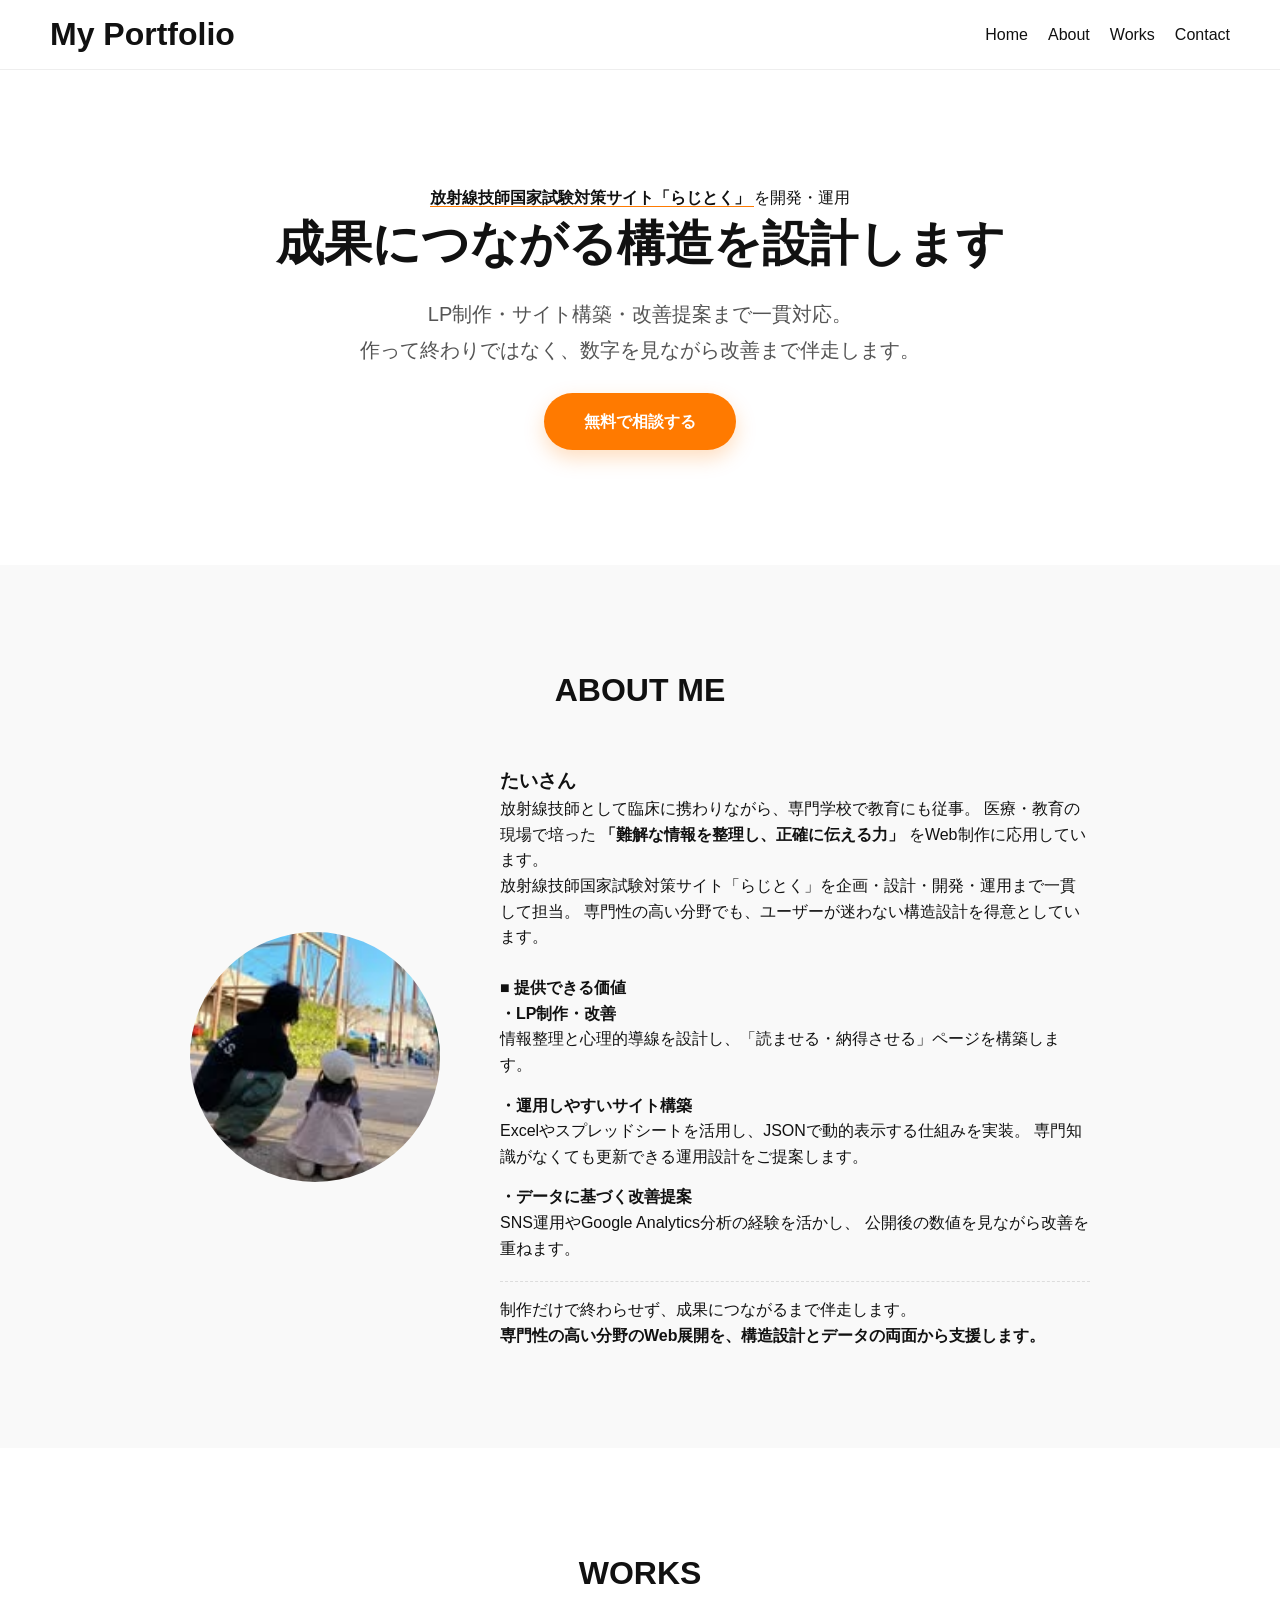
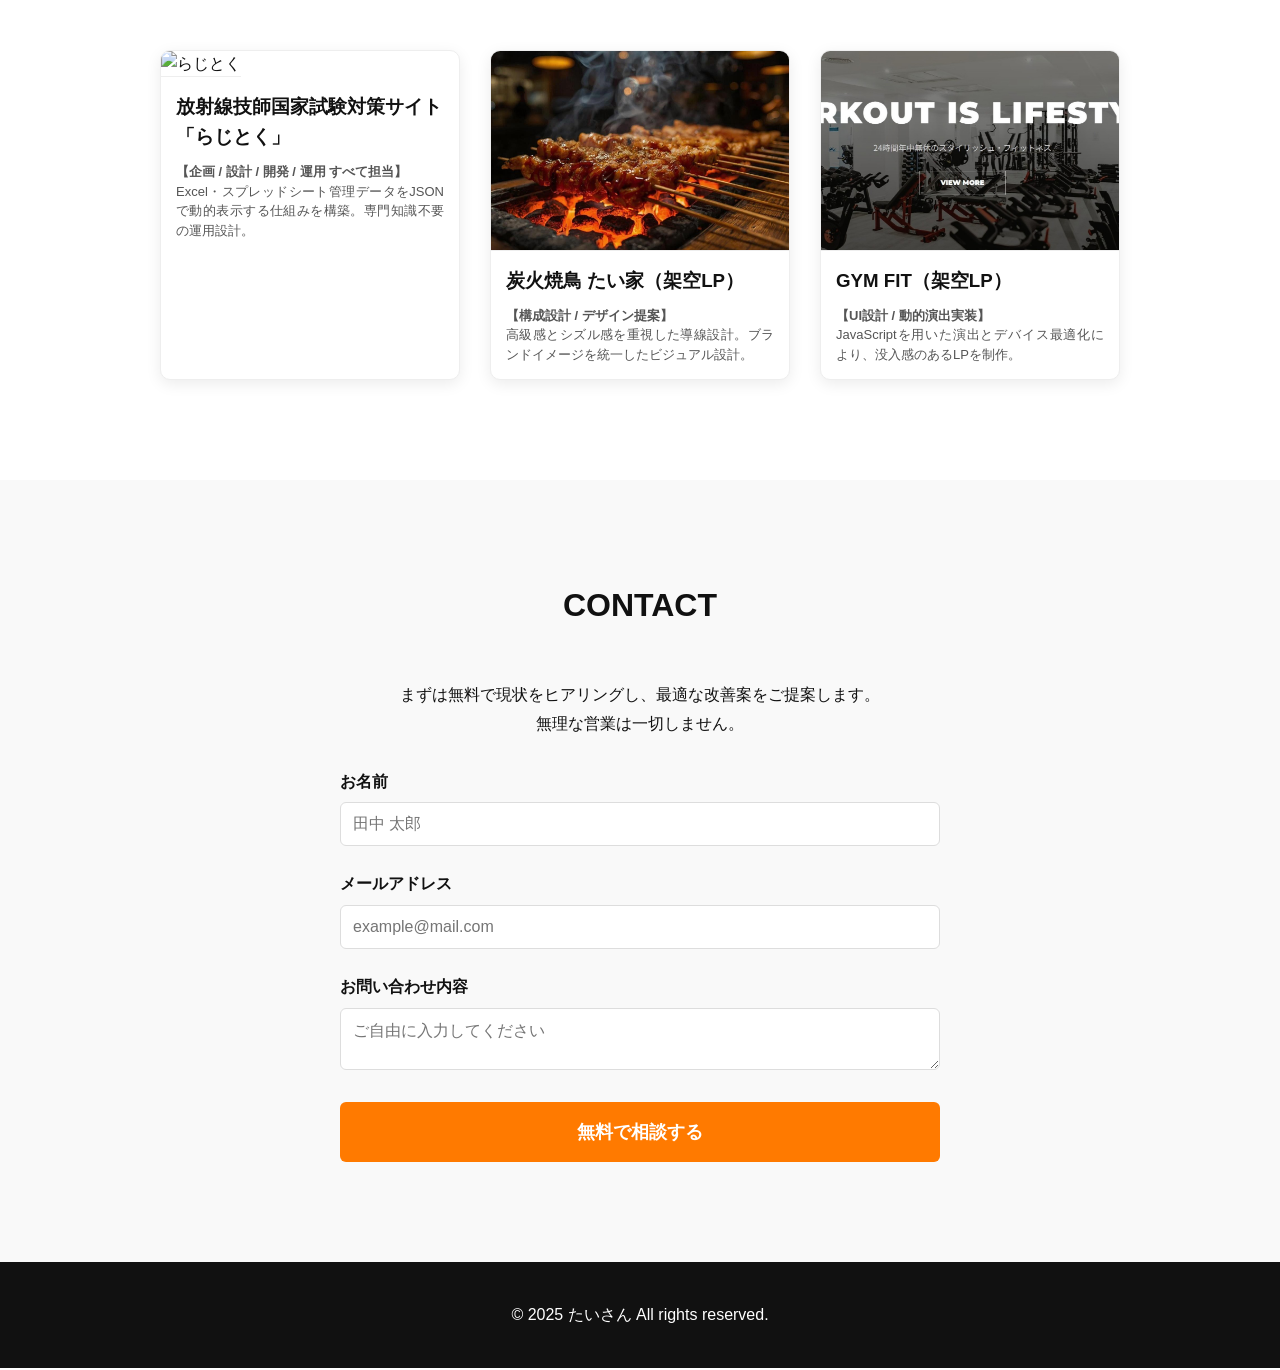
==== index.html @ b64d4e52 "ポートフォリオ公開" ====
<!DOCTYPE html>
<html lang="ja">
<head>
    <meta charset="UTF-8">
    <meta name="viewport" content="width=device-width, initial-scale=1.0">
    <title>たいさんのポートフォリオ | 成果につながる構造を設計</title>
    <link rel="stylesheet" href="style.css">
</head>

<body>
  <div id="top"></div>
  
  <header class="header">
    <h1 class="logo">My Portfolio</h1>
    <nav>
      <ul class="nav-list">
        <li><a href="#top">Home</a></li>
        <li><a href="#about">About</a></li>
        <li><a href="#works">Works</a></li>
        <li><a href="#contact">Contact</a></li>
      </ul>
    </nav>
  </header>

  <section class="main-visual">
    <div class="main-content">
      <div class="hero-achievement">
        <a href="../rakupass.html" target="_blank" rel="noopener">
          放射線技師国家試験対策サイト「らじとく」
        </a>
        を開発・運用
      </div>

      <h2>成果につながる構造を設計します</h2>

      <p>
        LP制作・サイト構築・改善提案まで一貫対応。<br>
        作って終わりではなく、数字を見ながら改善まで伴走します。
      </p>

      <div class="main-buttons">
        <a href="#contact" class="cta-primary">無料で相談する</a>
      </div>
    </div>
  </section>

  <section id="about" class="about-section">
    <h2 class="section-title">About Me</h2>
    
    <div class="about-container">
      <div class="about-image">
        <img src="my-photo.jpg" alt="たいさんの写真">
      </div>
      
      <div class="about-text">
        <h3>たいさん</h3>
        <p>
          放射線技師として臨床に携わりながら、専門学校で教育にも従事。
          医療・教育の現場で培った
          <strong>「難解な情報を整理し、正確に伝える力」</strong>
          をWeb制作に応用しています。
        </p>

        <p>
          放射線技師国家試験対策サイト「らじとく」を企画・設計・開発・運用まで一貫して担当。
          専門性の高い分野でも、ユーザーが迷わない構造設計を得意としています。
        </p>
<br>
        <h4>■ 提供できる価値</h4>

        <ul style="list-style: none; padding: 0;">
          <li style="margin-bottom: 15px;">
            <strong>・LP制作・改善</strong><br>
            情報整理と心理的導線を設計し、「読ませる・納得させる」ページを構築します。
          </li>

          <li style="margin-bottom: 15px;">
            <strong>・運用しやすいサイト構築</strong><br>
            Excelやスプレッドシートを活用し、JSONで動的表示する仕組みを実装。
            専門知識がなくても更新できる運用設計をご提案します。
          </li>

          <li style="margin-bottom: 15px;">
            <strong>・データに基づく改善提案</strong><br>
            SNS運用やGoogle Analytics分析の経験を活かし、
            公開後の数値を見ながら改善を重ねます。
          </li>
        </ul>

        <p style="margin-top: 20px; border-top: 1px dashed #ddd; padding-top: 15px;">
          制作だけで終わらせず、成果につながるまで伴走します。<br>
          <strong>専門性の高い分野のWeb展開を、構造設計とデータの両面から支援します。</strong>
        </p>
      </div>
    </div>
  </section>

  <section id="works" class="works-section">
    <h2 class="section-title">Works</h2>
    <div class="works-container">

      <div class="work-card">
        <a href="https://tai-san.github.io/raditoku/index.html" target="_blank">
          <img src="https://placehold.jp/300x200.png" alt="らじとく">
          <div class="work-info">
            <h3>放射線技師国家試験対策サイト「らじとく」</h3>
            <p>
              <strong>【企画 / 設計 / 開発 / 運用 すべて担当】</strong><br>
              Excel・スプレッドシート管理データをJSONで動的表示する仕組みを構築。専門知識不要の運用設計。
            </p>
          </div>
        </a>
      </div>

      <div class="work-card">
        <a href="yakitori-taiya/index.html" target="_blank"> 
          <img src="yakitori-taiya/top.jpg" alt="炭火焼鳥 たい家"> 
          <div class="work-info">
            <h3>炭火焼鳥 たい家（架空LP）</h3>
            <p>
              <strong>【構成設計 / デザイン提案】</strong><br>
              高級感とシズル感を重視した導線設計。ブランドイメージを統一したビジュアル設計。
            </p>
          </div>
        </a>
      </div>

      <div class="work-card">
        <a href="GYMFIT/index.html" target="_blank"> 
          <img src="GYMFIT/top.jpg" alt="GYM FIT"> 
          <div class="work-info">
            <h3>GYM FIT（架空LP）</h3>
            <p>
              <strong>【UI設計 / 動的演出実装】</strong><br>
              JavaScriptを用いた演出とデバイス最適化により、没入感のあるLPを制作。
            </p>
          </div>
        </a>
      </div>
    </div>
  </section>

  <section id="contact" class="contact-section">
    <h2 class="section-title">Contact</h2>
    <p class="contact-lead" style="text-align: center; margin-bottom: 30px;">
      まずは無料で現状をヒアリングし、最適な改善案をご提案します。<br>
      無理な営業は一切しません。
    </p>

    <div class="contact-container">
      <form action="https://formspree.io/f/xeelpyqo" method="post">
        <div class="form-item">
          <label for="name">お名前</label>
          <input type="text" id="name" name="name" placeholder="田中 太郎" required>
        </div>
        <div class="form-item">
          <label for="email">メールアドレス</label>
          <input type="email" id="email" name="email" placeholder="example@mail.com" required>
        </div>
        <div class="form-item">
          <label for="message">お問い合わせ内容</label>
          <textarea id="message" name="message" placeholder="ご自由に入力してください" required></textarea>
        </div>
        <button type="submit" class="submit-btn">無料で相談する</button>
      </form>
    </div>
  </section>

  <footer>
    <p>&copy; 2025 たいさん All rights reserved.</p>
  </footer>

</body>
</html>
---- style.css ----
/* =========================================
   1. 基本設定（リセット・ベース）
   全体の土台となるルールを決めます
   ========================================= */
* {
  margin: 0;
  padding: 0;
  box-sizing: border-box;
}

html {
  scroll-behavior: smooth;
}

body {
  overflow-x: hidden;
  font-family: "Helvetica Neue", Arial, "Hiragino Kaku Gothic ProN", "Hiragino Sans", Meiryo, sans-serif;
  line-height: 1.6;
  color: #111;                /* ★黒を濃く */
  background-color: #ffffff;  /* ★完全白ベース */
}

a {
  text-decoration: none;
  color: inherit;
}

ul {
  list-style: none;
}

img {
  max-width: 100%;
  vertical-align: bottom;
}

/* =========================================
   2. 共通パーツ（タイトル・ボタン）
   ========================================= */
.section-title {
  text-align: center;
  font-size: 32px;
  margin-bottom: 50px;
  text-transform: uppercase;
  color: #111; /* ★黒 */
}

/* お問い合わせなどのボタン共通設定 */
.submit-btn {
  display: block;
  width: 100%;
  padding: 18px;
  background-color: #ff7a00; /* ★オレンジを少し締める */
  color: #ffffff;
  border: none;
  border-radius: 6px;
  font-size: 18px;
  font-weight: bold;
  cursor: pointer;
  transition: 0.3s;
}

.submit-btn:hover {
  background-color: #111; /* ★ホバーで黒 */
  color: #ffffff;
}

/* =========================================
   3. ヘッダー
   ========================================= */
.header {
  display: flex;
  justify-content: space-between;
  align-items: center;
  padding: 0 50px;
  background-color: #ffffff; /* ★白に変更 */
  color: #111;               /* ★黒文字 */
  height: 70px;
  position: fixed;
  top: 0; left: 0; right: 0;
  z-index: 1000;
  border-bottom: 1px solid #eee; /* ★薄い境界線 */
}

.nav-list {
  display: flex;
}

.nav-list li {
  margin-left: 20px;
}

.nav-list a:hover {
  color: #ff7a00; /* ★リンクはオレンジ */
}

/* =========================================
4. メインビジュアル（白背景・営業特化）
========================================= */

.main-visual {
  background: #ffffff;
  width: 100%;
  height: 55vh;              /* 少し引き締め */
  min-height: 420px;
  display: flex;
  justify-content: center;
  align-items: center;
  text-align: center;
  color: #111;
  margin-top: 70px;
  padding: 0 20px;
}

.main-content {
  display: flex;
  flex-direction: column;
  align-items: center;
  max-width: 800px;          /* 横に広がりすぎないよう制限 */
}

.main-content h2 {
  font-size: clamp(28px, 4.5vw, 48px);
  font-weight: 800;          /* 少し強く */
  line-height: 1.4;
  margin-bottom: 18px;       /* 微調整 */
}

.main-content p {
  font-size: clamp(16px, 2vw, 20px);
  line-height: 1.8;
  color: #555;
  margin-bottom: 25px;       /* ★ここが重要：ボタンとの自然な距離 */
}

.hero-achievement a {
  color: #111;
  font-weight: 600;
  border-bottom: 1px solid #ff7a00;
  transition: 0.2s;
}

.hero-achievement a:hover {
  color: #ff7a00;
}

/* =========================================
   ヒーローCTA
========================================= */

.main-buttons {
  margin-top: 0;             /* pで距離を作るので不要 */
}

.cta-primary {
  display: inline-block;
  padding: 16px 40px;
  background-color: #ff7a00;
  color: #ffffff;
  font-size: 16px;
  font-weight: 700;
  border-radius: 50px;
  transition: all 0.3s ease;
  box-shadow: 0 8px 20px rgba(255,122,0,0.25); /* 少し浮かせる */
}

.cta-primary:hover {
  background-color: #111;
  transform: translateY(-3px);
  box-shadow: 0 12px 25px rgba(0,0,0,0.2);
}

/* =========================================
   5. 個別セクション
   ========================================= */
/* About */
.about-section {
  padding: 100px 20px;
  background-color: #f9f9f9; /* ★薄グレー */
}

.about-container {
  display: flex;
  justify-content: center;
  align-items: center;
  gap: 60px;
  max-width: 900px;
  margin: 0 auto;
}

.about-image {
  flex-shrink: 0;
}

.about-image img {
  width: 250px;
  height: 250px;
  border-radius: 50%;
  object-fit: cover;
  display: block;
}

/* Works */
.works-section {
  padding: 100px 20px;
  background-color: #ffffff; /* ★白 */
}

.works-container {
  display: flex;
  flex-wrap: wrap;
  gap: 30px;
  justify-content: center;
}

.work-card {
  width: 300px;
  background: #ffffff;
  border-radius: 10px;
  overflow: hidden;
  box-shadow: 0 4px 15px rgba(0,0,0,0.08); /* ★影を弱める */
  transition: 0.3s;
  border: 1px solid #eee;
}

.work-card img {
  width: 100%;
  height: 200px;
  object-fit: cover;
  border-bottom: 1px solid #eee;
}

.work-card:hover {
  transform: translateY(-5px);
  box-shadow: 0 8px 25px rgba(0,0,0,0.12);
}

.work-info {
  padding: 15px;
}

.work-info p {
  font-size: 13px;
  color: #555;
  line-height: 1.5;
  margin-top: 10px;
  text-align: justify;
}

/* Contact */
.contact-section {
  padding: 100px 20px;
  background-color: #f9f9f9; /* ★薄グレー */
}

.contact-container {
  max-width: 600px;
  margin: 0 auto;
}

.contact-lead {
  text-align: center;
  max-width: 600px;
  margin: 0 auto 40px;
  line-height: 1.8;
}

.form-item {
  margin-bottom: 25px;
}

.form-item label {
  display: block;
  margin-bottom: 8px;
  font-weight: bold;
  color: #111;
}

input, textarea {
  width: 100%;
  padding: 12px;
  border: 1px solid #ddd;
  border-radius: 6px;
  font-size: 16px;
}

input:focus, textarea:focus {
  outline: none;
  border-color: #ff7a00; /* ★フォーカスでオレンジ */
}

/* =========================================
   6. フッター
   ========================================= */
footer {
  background-color: #111; /* ★黒 */
  color: #ffffff;
  text-align: center;
  padding: 40px 0;
}

/* =========================================
   7. レスポンシブ
   ========================================= */
@media (max-width: 768px) {
  .header {
    flex-direction: column;
    height: auto;
    padding: 10px 0;
  }

  .nav-list li {
    margin: 0 10px;
  }

  .main-visual {
    margin-top: 100px;
    height: 300px;
  }

  .main-content h2 {
    font-size: 24px;
  }

  .about-container {
    flex-direction: column;
    text-align: center;
    gap: 20px;
  }
}
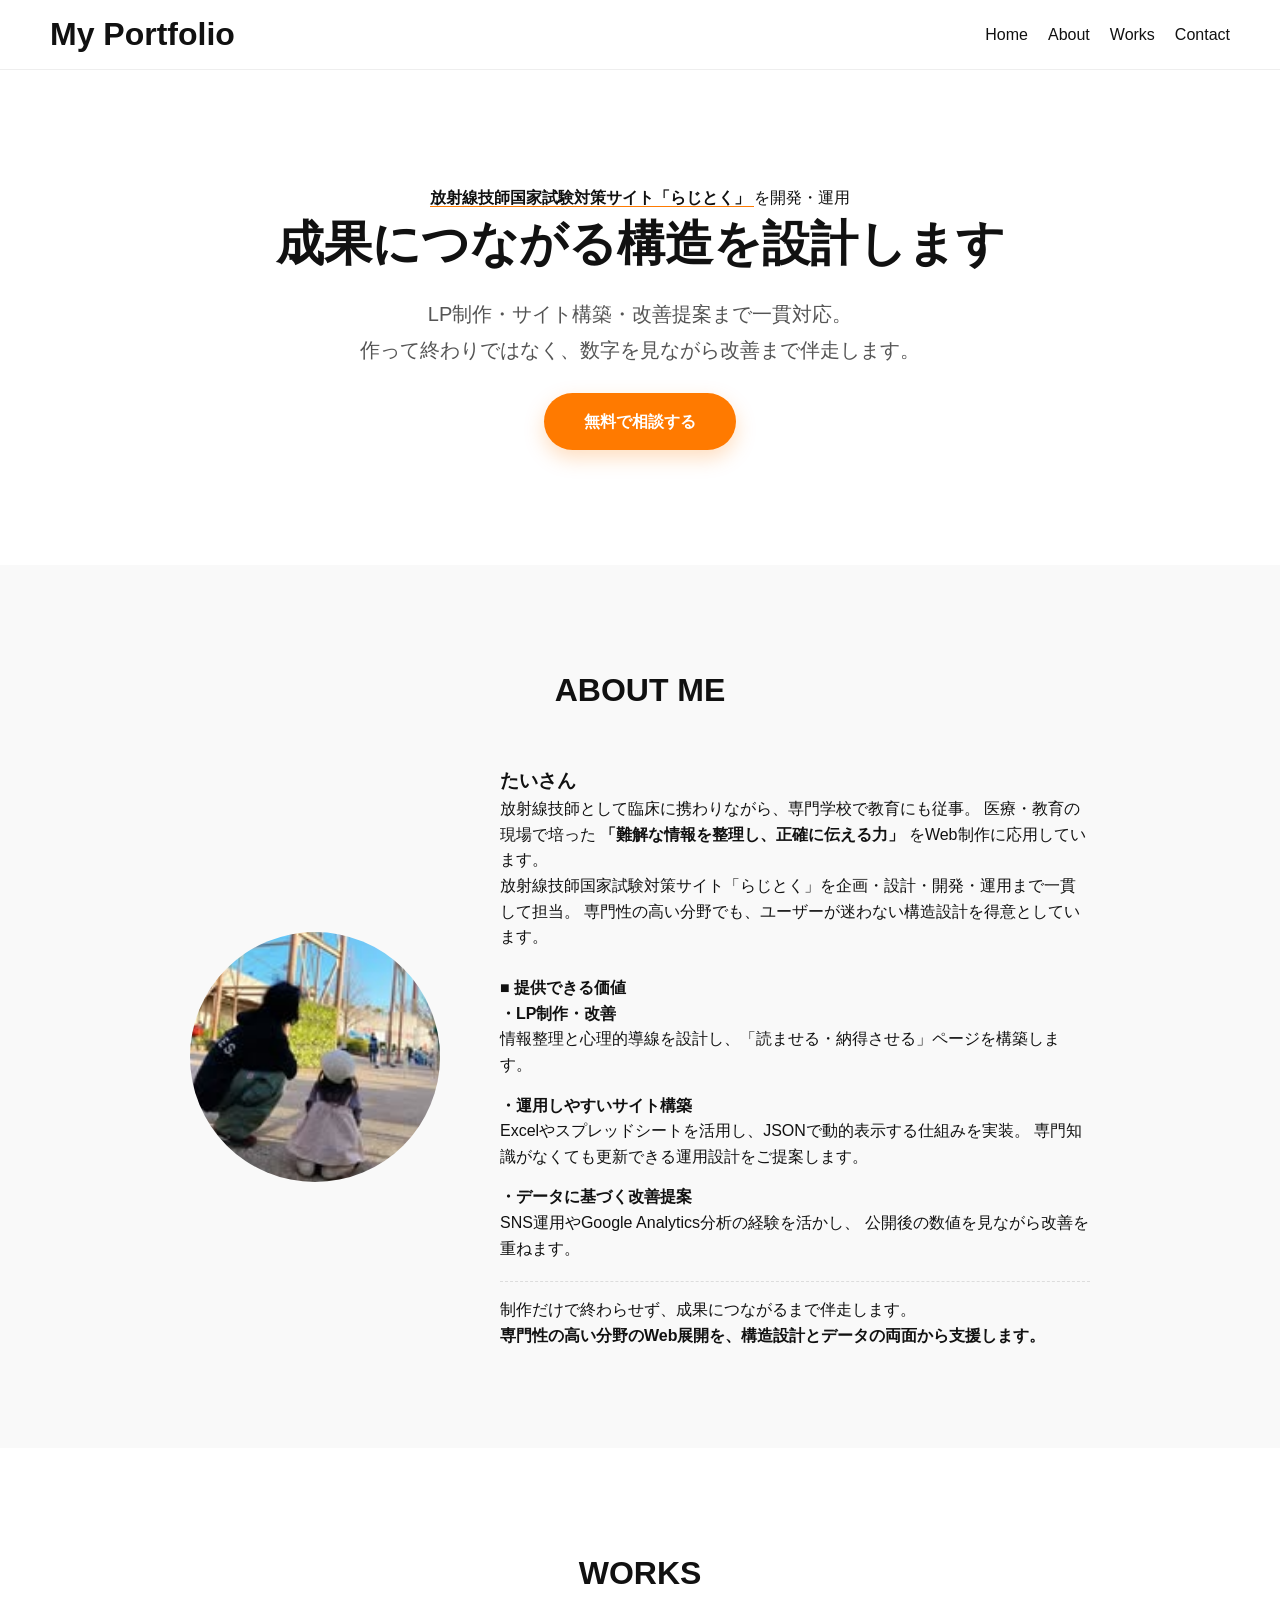
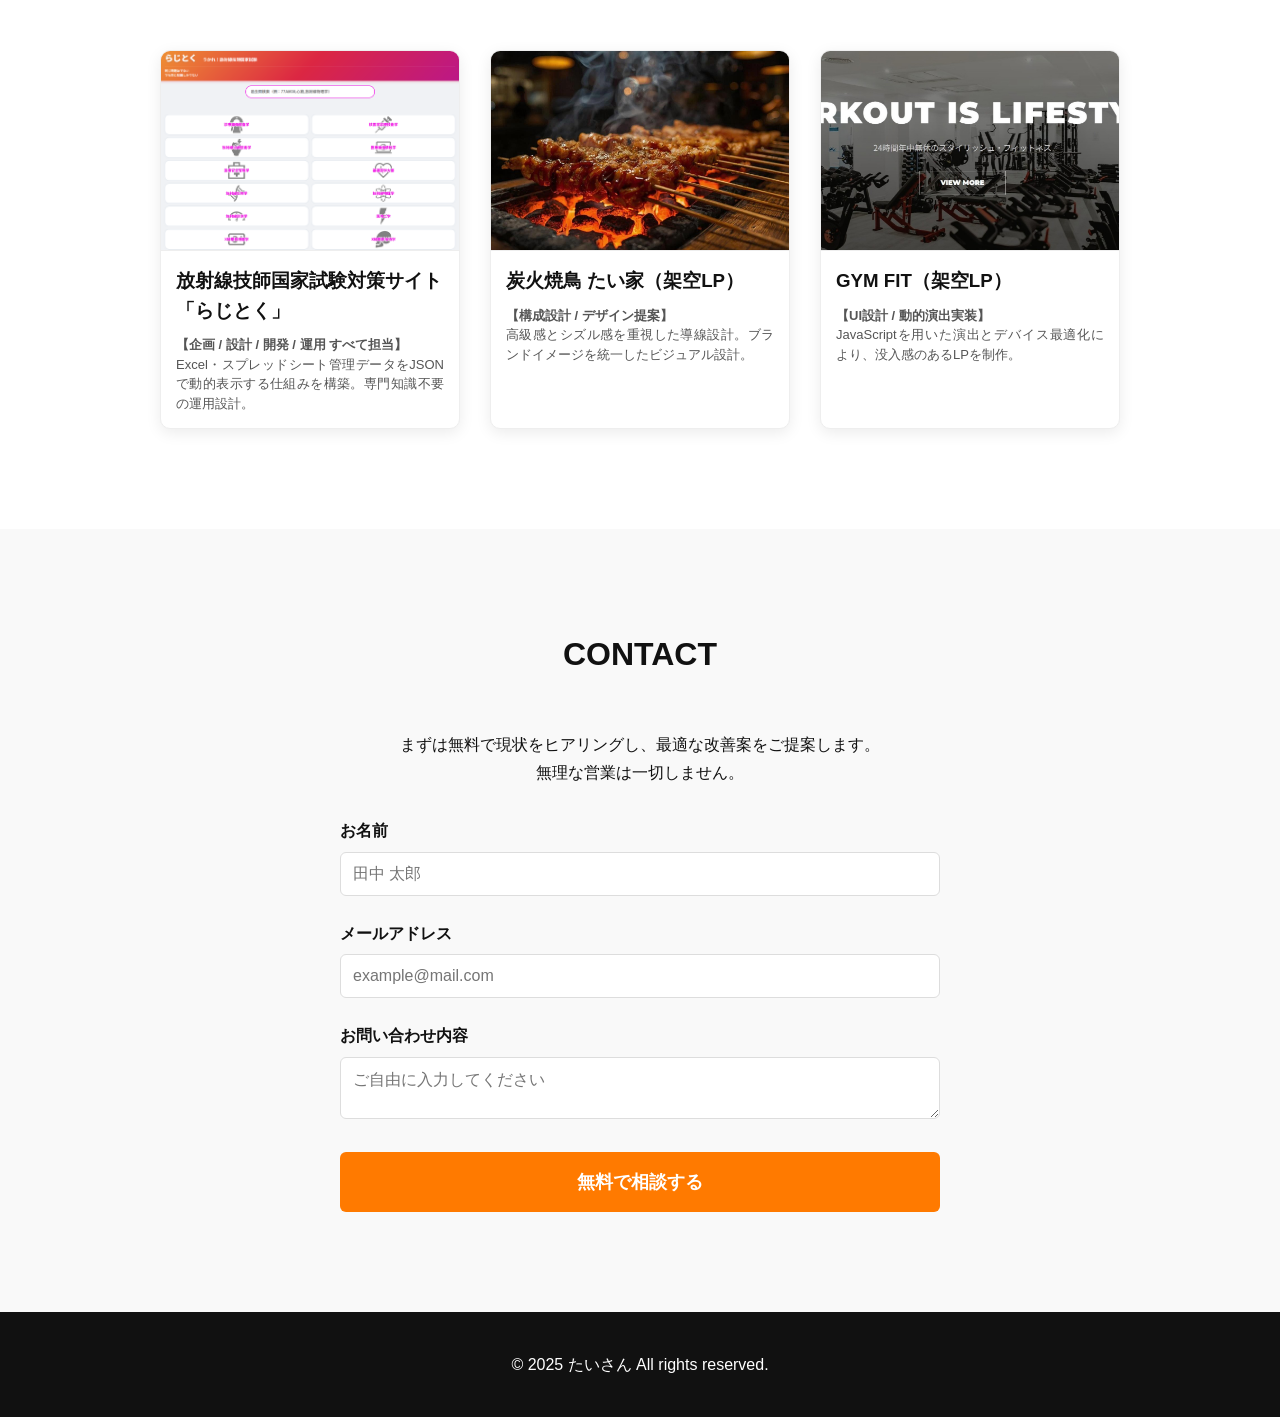
==== commit 45fe6fc5: "画像とリンク追加" ====
--- a/index.html
+++ b/index.html
@@ -25,7 +25,7 @@
   <section class="main-visual">
     <div class="main-content">
       <div class="hero-achievement">
-        <a href="../rakupass.html" target="_blank" rel="noopener">
+        <a href="https://tai-san.github.io/raditoku/" target="_blank" rel="noopener">
           放射線技師国家試験対策サイト「らじとく」
         </a>
         を開発・運用
@@ -100,8 +100,8 @@
     <div class="works-container">
 
       <div class="work-card">
-        <a href="https://tai-san.github.io/raditoku/index.html" target="_blank">
-          <img src="https://placehold.jp/300x200.png" alt="らじとく">
+        <a href="https://tai-san.github.io/raditoku/" target="_blank">
+          <img src="1.png" alt="らじとく">
           <div class="work-info">
             <h3>放射線技師国家試験対策サイト「らじとく」</h3>
             <p>
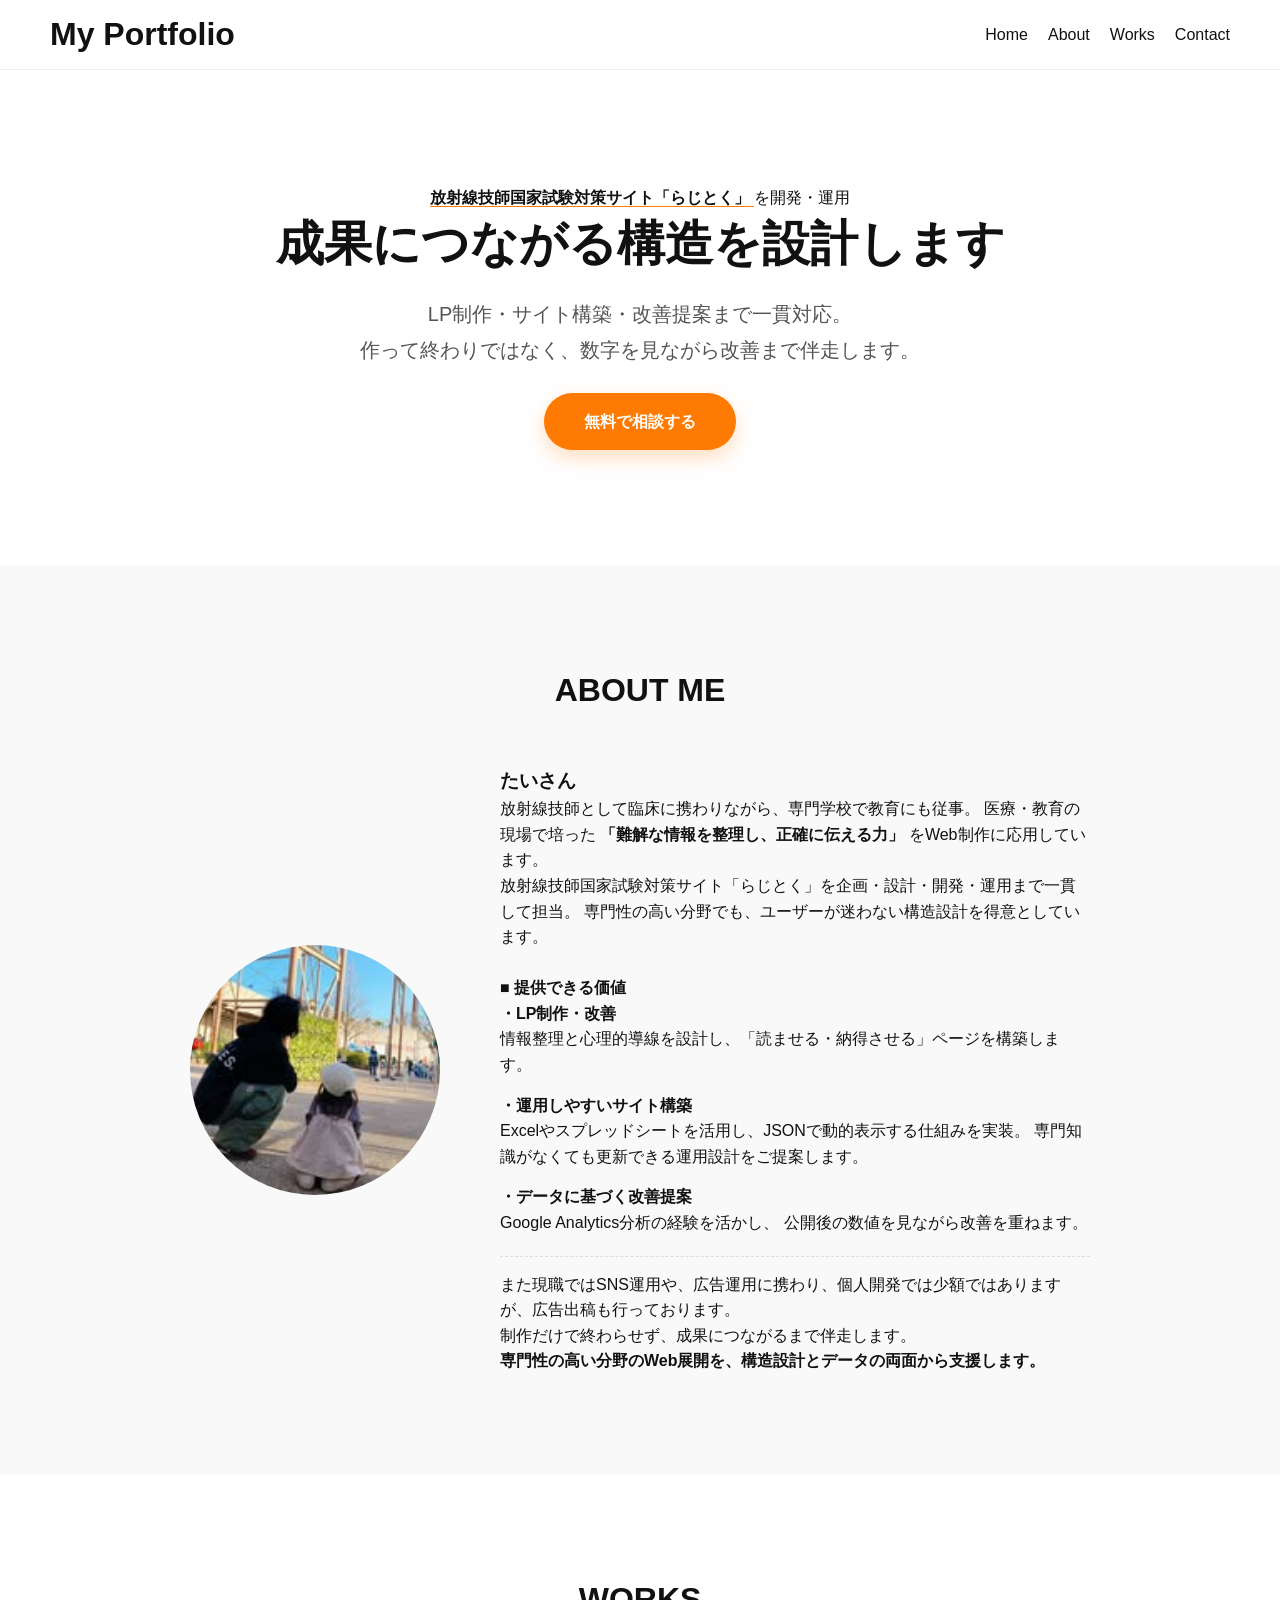
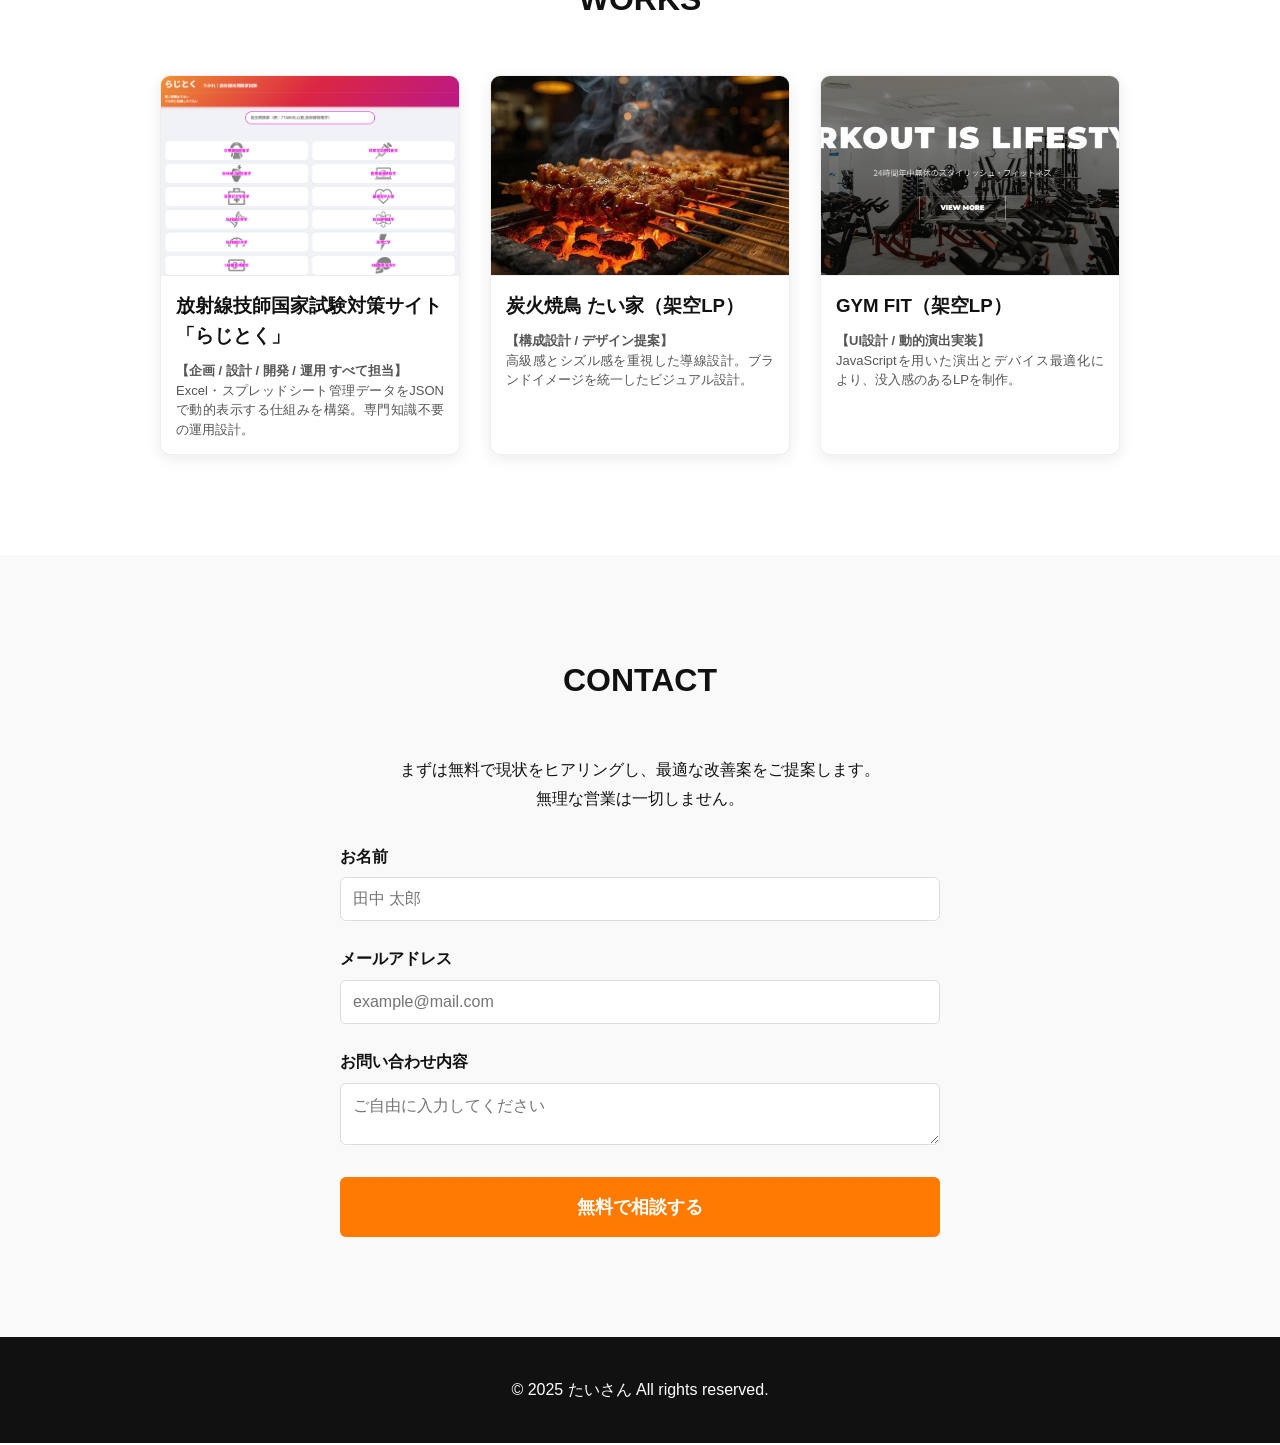
==== commit 950d66b0: "編集" ====
--- a/index.html
+++ b/index.html
@@ -25,7 +25,7 @@
   <section class="main-visual">
     <div class="main-content">
       <div class="hero-achievement">
-        <a href="https://tai-san.github.io/raditoku/" target="_blank" rel="noopener">
+        <a href="https://raditoku.com/" target="_blank" rel="noopener">
           放射線技師国家試験対策サイト「らじとく」
         </a>
         を開発・運用
@@ -82,12 +82,13 @@
 
           <li style="margin-bottom: 15px;">
             <strong>・データに基づく改善提案</strong><br>
-            SNS運用やGoogle Analytics分析の経験を活かし、
+            Google Analytics分析の経験を活かし、
             公開後の数値を見ながら改善を重ねます。
           </li>
         </ul>
 
         <p style="margin-top: 20px; border-top: 1px dashed #ddd; padding-top: 15px;">
+          また現職ではSNS運用や、広告運用に携わり、個人開発では少額ではありますが、広告出稿も行っております。<br>
           制作だけで終わらせず、成果につながるまで伴走します。<br>
           <strong>専門性の高い分野のWeb展開を、構造設計とデータの両面から支援します。</strong>
         </p>
@@ -100,7 +101,7 @@
     <div class="works-container">
 
       <div class="work-card">
-        <a href="https://tai-san.github.io/raditoku/" target="_blank">
+        <a href="https://raditoku.com/" target="_blank">
           <img src="1.png" alt="らじとく">
           <div class="work-info">
             <h3>放射線技師国家試験対策サイト「らじとく」</h3>
